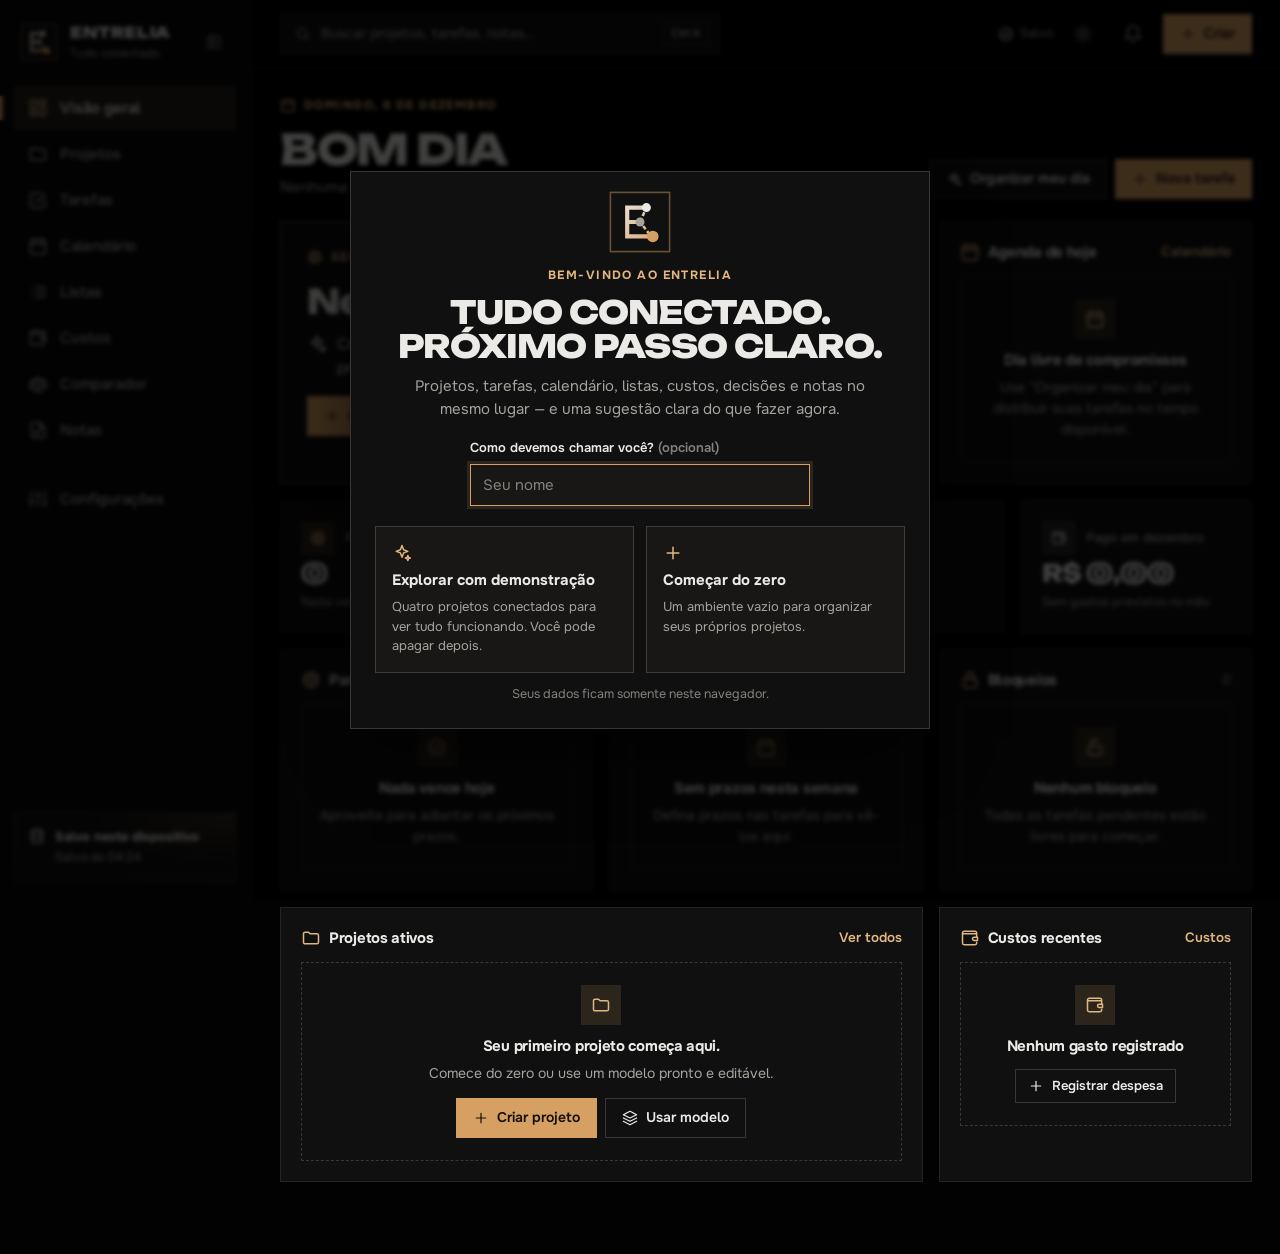
==== app.html @ 2b251268 "Adiciona página de entrada e visual inspirado no Sonora Nova página de apresentação (index.html) com" ====
<!doctype html>
<html lang="pt-BR" data-theme="dark">
<head>
  <meta charset="utf-8">
  <meta name="viewport" content="width=device-width, initial-scale=1, viewport-fit=cover">
  <title>ENTRELIA — Tudo conectado. Próximo passo claro.</title>
  <meta name="description" content="ENTRELIA: central inteligente de organização pessoal e de projetos. Tarefas, calendário, listas, custos, comparador e notas conectados.">
  <meta name="theme-color" content="#020202">
  <link rel="icon" href="assets/logo.svg" type="image/svg+xml">
  <link rel="preconnect" href="https://fonts.googleapis.com">
  <link rel="preconnect" href="https://fonts.gstatic.com" crossorigin>
  <link href="https://fonts.googleapis.com/css2?family=Onest:wght@400;500;600;700&family=Unbounded:wght@600;700;800&display=swap" rel="stylesheet">
  <link rel="stylesheet" href="css/styles.css">
  <script>
    // Aplica o tema salvo antes da primeira pintura (evita piscar).
    (function () {
      var pref = 'escuro';
      try { pref = localStorage.getItem('entrelia-theme') || 'escuro'; } catch (e) {}
      var dark = pref === 'sistema' ? !window.matchMedia('(prefers-color-scheme: light)').matches : pref !== 'claro';
      document.documentElement.setAttribute('data-theme', dark ? 'dark' : 'light');
    })();
  </script>
</head>
<body>
  <a class="skip-link" href="#main">Pular para o conteúdo</a>

  <div class="app" id="app">
    <aside class="sidebar" id="sidebar" aria-label="Menu principal"></aside>
    <div class="main-col">
      <header class="topbar" id="topbar"></header>
      <main id="main" tabindex="-1">
        <div class="boot" role="status">
          <div class="boot-dot"></div>
          <span>Carregando seus dados…</span>
        </div>
      </main>
    </div>
    <nav class="bottom-nav" id="bottom-nav" aria-label="Navegação principal"></nav>
  </div>

  <div id="modal-root"></div>
  <div id="toast-root" class="toasts" aria-live="polite"></div>

  <noscript><p style="padding:24px">O ENTRELIA precisa de JavaScript ativado para funcionar.</p></noscript>

  <script src="js/util.js"></script>
  <script src="js/ui.js"></script>
  <script src="js/db.js"></script>
  <script src="js/logic.js"></script>
  <script src="js/demo.js"></script>
  <script src="js/components.js"></script>
  <script src="js/views/overview.js"></script>
  <script src="js/views/projects.js"></script>
  <script src="js/views/tasks.js"></script>
  <script src="js/views/calendar.js"></script>
  <script src="js/views/lists.js"></script>
  <script src="js/views/costs.js"></script>
  <script src="js/views/compare.js"></script>
  <script src="js/views/notes.js"></script>
  <script src="js/views/settings.js"></script>
  <script src="js/app.js"></script>
</body>
</html>
---- css/styles.css ----
/* =========================================================
   ENTRELIA — Tudo conectado. Próximo passo claro.
   ========================================================= */

:root {
  --font: 'Onest', system-ui, -apple-system, 'Segoe UI', Roboto, 'Helvetica Neue', Arial, sans-serif;
  --font-display: 'Unbounded', 'Arial Black', sans-serif;
  --r-sm: 0;
  --r: 0;
  --r-lg: 0;
  --r-xl: 0;
  --sidebar-w: 252px;
  --sidebar-w-c: 80px;
  --topbar-h: 68px;
  --ease: cubic-bezier(.23, 1, .32, 1);
  --hh: 56px; /* altura de uma hora na linha do tempo */
}

html[data-theme="dark"] {
  --bg: #020202;
  --sidebar: #08080A;
  --card: #101011;
  --elev: #181715;
  --elev-2: #23211E;
  --brand: #D6A062;
  --brand-ink: #E2B67F;
  --brand-soft: rgba(214, 160, 98, .14);
  --on-brand: #140D08;
  --accent: #EBEAE6;
  --accent-ink: #EBEAE6;
  --accent-soft: rgba(235, 234, 230, .1);
  --on-accent: #17140F;
  --text: #EBEAE6;
  --text-2: #A6A39D;
  --text-3: #85827C;
  --warn: #F2C94C;
  --warn-ink: #F2C94C;
  --warn-soft: rgba(242, 201, 76, .13);
  --danger: #F2907F;
  --danger-ink: #F2907F;
  --danger-soft: rgba(242, 144, 127, .14);
  --border: rgba(235, 234, 230, .09);
  --border-2: rgba(235, 234, 230, .18);
  --shadow-sm: none;
  --shadow: 0 18px 40px -18px rgba(0, 0, 0, .8);
  --shadow-lg: 0 30px 70px -20px rgba(0, 0, 0, .9);
  --backdrop: rgba(0, 0, 0, .72);
  --hero: radial-gradient(120% 140% at 100% 0%, rgba(214, 160, 98, .16), transparent 55%);
  color-scheme: dark;
}

html[data-theme="light"] {
  --bg: #EBEAE6;
  --sidebar: #E2E0DA;
  --card: #F5F4F1;
  --elev: #E4E2DC;
  --elev-2: #D8D5CD;
  --brand: #D6A062;
  --brand-ink: #8A5521;
  --brand-soft: rgba(214, 160, 98, .2);
  --on-brand: #140D08;
  --accent: #17140F;
  --accent-ink: #17140F;
  --accent-soft: rgba(23, 20, 15, .08);
  --on-accent: #EBEAE6;
  --text: #17140F;
  --text-2: #5A5650;
  --text-3: #6E6A63;
  --warn: #E0A91B;
  --warn-ink: #855D00;
  --warn-soft: rgba(224, 169, 27, .2);
  --danger: #E0705E;
  --danger-ink: #A8321F;
  --danger-soft: rgba(224, 112, 94, .2);
  --border: rgba(23, 20, 15, .1);
  --border-2: rgba(23, 20, 15, .2);
  --shadow-sm: none;
  --shadow: 0 16px 32px -18px rgba(23, 20, 15, .3);
  --shadow-lg: 0 28px 60px -20px rgba(23, 20, 15, .35);
  --backdrop: rgba(23, 20, 15, .4);
  --hero: radial-gradient(120% 140% at 100% 0%, rgba(214, 160, 98, .24), transparent 55%);
  color-scheme: light;
}

/* ---------- Base ---------- */
*, *::before, *::after { box-sizing: border-box; }
html { -webkit-text-size-adjust: 100%; }
body {
  margin: 0;
  font-family: var(--font);
  font-size: 15px;
  line-height: 1.5;
  color: var(--text);
  background: var(--bg);
  -webkit-font-smoothing: antialiased;
  -moz-osx-font-smoothing: grayscale;
  font-feature-settings: "cv11", "ss01";
  transition: background-color 200ms ease;
}
body.no-scroll { overflow: hidden; }
h1, h2, h3, h4 { margin: 0; line-height: 1.2; letter-spacing: -.02em; }
p { margin: 0; }
ul { margin: 0; padding: 0; }
button, input, select, textarea { font: inherit; color: inherit; }
button { cursor: pointer; background: none; border: 0; padding: 0; text-align: inherit; }
button:disabled { cursor: not-allowed; }
a { color: var(--brand-ink); text-decoration: none; }
a:hover { text-decoration: underline; }
:focus-visible { outline: 2px solid var(--brand); outline-offset: 2px; border-radius: 0; }
::selection { background: rgba(214, 160, 98, .35); }
fieldset { border: 0; margin: 0; padding: 0; min-width: 0; }
legend { padding: 0; }
mark { background: transparent; color: var(--brand-ink); font-weight: 700; }

.sr-only { position: absolute !important; width: 1px; height: 1px; padding: 0; margin: -1px; overflow: hidden; clip: rect(0, 0, 0, 0); white-space: nowrap; border: 0; }
.skip-link { position: fixed; left: 12px; top: -80px; z-index: 300; background: var(--brand); color: var(--on-brand); padding: 10px 16px; border-radius: 0; font-weight: 700; }
.skip-link:focus { top: 12px; }

.ic { width: 20px; height: 20px; flex: none; }
.ic-xs { width: 14px; height: 14px; }
.ic-sm { width: 16px; height: 16px; }
.ic-lg { width: 24px; height: 24px; }

/* ---------- Boot ---------- */
.boot { display: flex; align-items: center; gap: 12px; color: var(--text-2); padding: 40px 0; }
.boot-dot { width: 12px; height: 12px; border-radius: 50%; background: var(--brand); animation: pulse 1s ease-in-out infinite alternate; }
@keyframes pulse { from { opacity: .3; transform: scale(.8); } to { opacity: 1; transform: scale(1); } }

/* ---------- Layout ---------- */
.app {
  display: grid;
  grid-template-columns: var(--sidebar-w) minmax(0, 1fr);
  min-height: 100vh;
  min-height: 100dvh;
  transition: grid-template-columns 200ms var(--ease);
}
.app.is-collapsed { grid-template-columns: var(--sidebar-w-c) minmax(0, 1fr); }

.sidebar {
  position: sticky;
  top: 0;
  height: 100vh;
  height: 100dvh;
  background: var(--sidebar);
  border-right: 1px solid var(--border);
  display: flex;
  flex-direction: column;
  padding: 18px 14px;
  gap: 4px;
  overflow: hidden auto;
  z-index: 20;
}
.brand { display: flex; align-items: center; gap: 12px; padding: 4px 6px 20px; min-height: 62px; }
.brand-logo { flex: none; display: block; }
.brand-text { display: flex; flex-direction: column; min-width: 0; transition: opacity 150ms ease; white-space: nowrap; }
.brand-name { font-family: var(--font-display); font-weight: 800; letter-spacing: .04em; font-size: 15px; text-transform: uppercase; }
.brand-tag { font-size: 11.5px; color: var(--text-2); }
.collapse-btn { margin-left: auto; }
.is-collapsed .brand { flex-direction: column; gap: 10px; padding-bottom: 14px; }
.is-collapsed .collapse-btn { margin-left: 0; }
.is-collapsed .collapse-btn .ic { transform: rotate(180deg); }
.collapse-btn .ic { transition: transform 200ms var(--ease); }

.nav { display: flex; flex-direction: column; gap: 2px; }
.nav-item {
  position: relative;
  display: flex;
  align-items: center;
  gap: 12px;
  height: 44px;
  padding: 0 14px;
  border-radius: 0;
  color: var(--text-2);
  font-weight: 500;
  white-space: nowrap;
  transition: background-color 150ms ease, color 150ms ease;
}
.nav-item:hover { background: var(--elev); color: var(--text); text-decoration: none; }
.nav-item.is-active { background: var(--brand-soft); color: var(--text); font-weight: 600; }
.nav-item.is-active .ic { color: var(--brand-ink); }
.nav-item.is-active::before { content: ""; position: absolute; left: -14px; top: 10px; bottom: 10px; width: 3px; border-radius: 0; background: var(--brand); }
.nav-label { transition: opacity 150ms ease; }
.nav-count { margin-left: auto; min-width: 22px; height: 20px; padding: 0 6px; border-radius: 0; display: grid; place-items: center; font-size: 11.5px; font-weight: 700; background: var(--elev); color: var(--text-2); transition: opacity 150ms ease; }
.nav-count.is-danger { background: var(--danger-soft); color: var(--danger-ink); }
.is-collapsed .nav-label, .is-collapsed .brand-text, .is-collapsed .nav-count, .is-collapsed .side-foot-text { opacity: 0; pointer-events: none; width: 0; overflow: hidden; }
.is-collapsed .nav-item { padding: 0; justify-content: center; gap: 0; }
.nav-sep { height: 1px; background: var(--border); margin: 10px 8px; }

.side-foot { margin-top: auto; padding-top: 16px; }
.side-card { border-radius: 0; padding: 14px; background: var(--hero), var(--card); border: 1px solid var(--border); font-size: 12.5px; color: var(--text-2); display: flex; gap: 10px; align-items: flex-start; }
.side-card .ic { color: var(--accent-ink); margin-top: 1px; }
.side-card strong { display: block; color: var(--text); font-size: 13px; margin-bottom: 2px; }
.is-collapsed .side-card { padding: 10px; justify-content: center; }

.main-col { min-width: 0; display: flex; flex-direction: column; }
.topbar {
  position: sticky;
  top: 0;
  z-index: 30;
  height: var(--topbar-h);
  display: flex;
  align-items: center;
  gap: 10px;
  padding: 0 28px;
  background: color-mix(in srgb, var(--bg) 84%, transparent);
  -webkit-backdrop-filter: blur(14px);
  backdrop-filter: blur(14px);
  border-bottom: 1px solid var(--border);
}
.brand-mini { display: none; align-items: center; gap: 10px; font-family: var(--font-display); font-weight: 800; letter-spacing: .04em; text-transform: uppercase; font-size: 14px; color: var(--text); }
.brand-mini:hover { text-decoration: none; }
.search-trigger {
  display: flex;
  align-items: center;
  gap: 10px;
  height: 42px;
  width: min(440px, 100%);
  padding: 0 10px 0 14px;
  border-radius: var(--r);
  background: var(--card);
  border: 1px solid var(--border);
  color: var(--text-2);
  font-size: 14px;
  transition: border-color 150ms ease, background-color 150ms ease;
}
.search-trigger:hover { border-color: var(--border-2); }
.kbd { margin-left: auto; font-size: 11.5px; font-weight: 600; padding: 2px 7px; border-radius: 0; border: 1px solid var(--border-2); color: var(--text-2); font-family: inherit; white-space: nowrap; }
.topbar-spacer { flex: 1; }
.save-ind { display: inline-flex; align-items: center; gap: 6px; font-size: 12.5px; color: var(--text-2); white-space: nowrap; }
.save-ind .ic { color: var(--accent-ink); }
.save-ind.is-saving .ic { color: var(--warn-ink); animation: spin 1s linear infinite; }
.save-ind.is-error { color: var(--danger-ink); }
.save-ind.is-error .ic { color: var(--danger-ink); }
@keyframes spin { to { transform: rotate(360deg); } }
.bell { position: relative; }
.bell-count { position: absolute; top: 4px; right: 3px; min-width: 18px; height: 18px; padding: 0 5px; border-radius: 0; background: var(--danger); color: #3B0712; font-size: 11px; font-weight: 800; display: grid; place-items: center; border: 2px solid var(--bg); }

main { padding: 28px 28px 72px; max-width: 1380px; width: 100%; margin: 0 auto; outline: none; }
.view-enter { animation: panelIn 220ms var(--ease) both; }
.anim-in { animation: panelIn 220ms var(--ease) both; }
@keyframes panelIn { from { opacity: 0; transform: translateY(8px); } to { opacity: 1; transform: none; } }
@keyframes fadeIn { from { opacity: 0; } to { opacity: 1; } }
@keyframes fadeOut { from { opacity: 1; } to { opacity: 0; } }

/* ---------- Typography helpers ---------- */
.page-head { display: flex; align-items: flex-end; justify-content: space-between; gap: 16px; flex-wrap: wrap; margin-bottom: 22px; }
.page-title { font-family: var(--font-display); font-size: clamp(30px, 2.2vw + 14px, 46px); font-weight: 800; line-height: 1.02; letter-spacing: -.035em; text-transform: uppercase; overflow-wrap: anywhere; }
.page-sub { color: var(--text-2); margin-top: 6px; }
.section-title { font-family: var(--font-display); font-size: 17px; font-weight: 700; letter-spacing: -.01em; text-transform: uppercase; display: flex; align-items: center; gap: 10px; }
.section-head { display: flex; align-items: center; justify-content: space-between; gap: 12px; margin: 30px 0 14px; flex-wrap: wrap; }
.eyebrow { font-size: 12px; font-weight: 700; letter-spacing: .12em; text-transform: uppercase; color: var(--brand-ink); display: inline-flex; gap: 8px; align-items: center; }
.muted { color: var(--text-2); }
.faint { color: var(--text-3); }
.small { font-size: 13.5px; }
.xs { font-size: 12.5px; }
.strong { font-weight: 700; }
.num { font-variant-numeric: tabular-nums; }
.t-danger { color: var(--danger-ink); }
.t-warn { color: var(--warn-ink); }
.t-accent { color: var(--accent-ink); }
.t-brand { color: var(--brand-ink); }
.ellipsis { overflow: hidden; text-overflow: ellipsis; white-space: nowrap; min-width: 0; }
.clamp-2 { display: -webkit-box; -webkit-line-clamp: 2; -webkit-box-orient: vertical; overflow: hidden; }
.back-link { display: inline-flex; align-items: center; gap: 6px; color: var(--text-2); font-size: 14px; font-weight: 600; margin-bottom: 14px; }
.back-link:hover { color: var(--text); text-decoration: none; }
.link-btn { color: var(--brand-ink); font-weight: 600; font-size: 13.5px; display: inline-flex; align-items: center; gap: 6px; border-radius: 0; }
.link-btn:hover { text-decoration: underline; }

/* ---------- Grid & flex ---------- */
.grid { display: grid; gap: 16px; }
.g-2 { grid-template-columns: repeat(2, minmax(0, 1fr)); }
.g-3 { grid-template-columns: repeat(3, minmax(0, 1fr)); }
.g-4 { grid-template-columns: repeat(4, minmax(0, 1fr)); }
.g-auto { grid-template-columns: repeat(auto-fill, minmax(290px, 1fr)); }
.span-2 { grid-column: span 2; }
.stack { display: flex; flex-direction: column; gap: var(--gap, 12px); }
.row { display: flex; align-items: center; gap: var(--gap, 10px); min-width: 0; }
.wrap { flex-wrap: wrap; }
.between { justify-content: space-between; }
.end { justify-content: flex-end; }
.grow { flex: 1; min-width: 0; }
.mt-0 { margin-top: 0 !important; }
.mt-8 { margin-top: 8px; }
.mt-16 { margin-top: 16px; }
.mt-24 { margin-top: 24px; }
.mb-16 { margin-bottom: 16px; }
.actions { display: flex; gap: 8px; flex-wrap: wrap; align-items: center; }
.toolbar { display: flex; gap: 10px; flex-wrap: wrap; align-items: center; margin-bottom: 18px; }
.toolbar .select, .toolbar .input { width: auto; min-width: 150px; }
.toolbar .input-icon { flex: 1 1 240px; max-width: 360px; }
.toolbar .input-icon .input { width: 100%; }
.toolbar-count { margin-left: auto; font-size: 13px; color: var(--text-2); }

@media (max-width: 1180px) {
  .g-4 { grid-template-columns: repeat(2, minmax(0, 1fr)); }
  .g-3 { grid-template-columns: repeat(2, minmax(0, 1fr)); }
}
@media (max-width: 760px) {
  .g-2, .g-3 { grid-template-columns: minmax(0, 1fr); }
  .span-2 { grid-column: auto; }
}

/* ---------- Buttons ---------- */
.btn {
  display: inline-flex;
  align-items: center;
  justify-content: center;
  gap: 8px;
  height: 40px;
  padding: 0 16px;
  border-radius: 0;
  font-weight: 600;
  font-size: 14px;
  border: 1px solid var(--border-2);
  background: var(--card);
  color: var(--text);
  white-space: nowrap;
  transition: background-color 150ms ease, border-color 150ms ease, color 150ms ease, box-shadow 150ms ease, transform 150ms ease;
  text-decoration: none !important;
  user-select: none;
}
.btn:hover { background: var(--elev); }
.btn:active:not(:disabled) { transform: translateY(1px); }
.btn-primary { background: var(--brand); border-color: transparent; color: var(--on-brand); }
.btn-primary:hover { background: color-mix(in srgb, var(--brand) 86%, #ffffff); }
.btn-accent { background: var(--accent); border-color: transparent; color: var(--on-accent); }
.btn-accent:hover { background: color-mix(in srgb, var(--accent) 86%, #ffffff); }
.btn-ghost { background: transparent; border-color: transparent; color: var(--text-2); }
.btn-ghost:hover { background: var(--elev); color: var(--text); }
.btn-danger { background: transparent; border-color: color-mix(in srgb, var(--danger) 50%, transparent); color: var(--danger-ink); }
.btn-danger:hover { background: var(--danger-soft); }
.btn-danger-solid { background: var(--danger); border-color: transparent; color: #3B0712; }
.btn-danger-solid:hover { background: color-mix(in srgb, var(--danger) 86%, #ffffff); }
.btn-sm { height: 34px; padding: 0 12px; font-size: 13px; border-radius: 0; }
.btn-icon { width: 40px; padding: 0; }
.btn-icon.btn-sm { width: 34px; }
.btn:disabled { opacity: .5; }
.btn.is-on { background: var(--brand-soft); border-color: color-mix(in srgb, var(--brand) 40%, transparent); color: var(--text); }
@media (pointer: coarse) {
  .btn { min-height: 44px; }
  .btn-sm { min-height: 40px; }
  .btn-icon.btn-sm { width: 40px; }
}

/* ---------- Cards ---------- */
.card { background: var(--card); border: 1px solid var(--border); border-radius: var(--r-lg); padding: 20px; box-shadow: var(--shadow-sm); min-width: 0; }
.card.pad-0 { padding: 0; }
.card.interactive { transition: transform 180ms var(--ease), box-shadow 180ms ease, border-color 150ms ease; }
.card.interactive:hover { transform: translateY(-2px); box-shadow: var(--shadow); border-color: var(--border-2); }
.card-head { display: flex; align-items: center; justify-content: space-between; gap: 12px; margin-bottom: 14px; }
.card-title { font-size: 15px; font-weight: 700; display: flex; align-items: center; gap: 8px; }
.card-title .ic { color: var(--brand-ink); }
.card-sub { font-size: 13px; color: var(--text-2); }

/* ---------- Stats ---------- */
.stat { display: flex; flex-direction: column; gap: 6px; }
.stat-label { font-size: 13px; color: var(--text-2); display: flex; align-items: center; gap: 10px; font-weight: 500; }
.stat-value { font-family: var(--font-display); font-size: clamp(22px, 1.9vw, 30px); white-space: nowrap; font-weight: 800; line-height: 1.05; letter-spacing: -.04em; font-variant-numeric: tabular-nums; }
.stat-foot { font-size: 12.5px; color: var(--text-2); }
.stat-icon { width: 34px; height: 34px; border-radius: 0; display: grid; place-items: center; background: var(--brand-soft); color: var(--brand-ink); flex: none; }
.stat-icon.tone-accent { background: var(--accent-soft); color: var(--accent-ink); }
.stat-icon.tone-warn { background: var(--warn-soft); color: var(--warn-ink); }
.stat-icon.tone-danger { background: var(--danger-soft); color: var(--danger-ink); }
@media (max-width: 520px) { .stat-value { font-size: 21px; } .card { padding: 16px; } }

/* ---------- Forms ---------- */
.input, .select, .textarea {
  width: 100%;
  height: 42px;
  padding: 0 12px;
  border-radius: 0;
  background: var(--elev);
  border: 1px solid var(--border);
  color: var(--text);
  transition: border-color 150ms ease, box-shadow 150ms ease, background-color 150ms ease;
}
.textarea { height: auto; min-height: 92px; padding: 10px 12px; resize: vertical; line-height: 1.55; }
.input:hover, .select:hover, .textarea:hover { border-color: var(--border-2); }
.input:focus, .select:focus, .textarea:focus { outline: none; border-color: var(--brand); box-shadow: 0 0 0 3px var(--brand-soft); }
.input::placeholder, .textarea::placeholder { color: var(--text-3); }
.select {
  appearance: none;
  -webkit-appearance: none;
  padding-right: 34px;
  background-image: url("data:image/svg+xml,%3Csvg xmlns='http://www.w3.org/2000/svg' viewBox='0 0 24 24' fill='none' stroke='%238290A8' stroke-width='2' stroke-linecap='round' stroke-linejoin='round'%3E%3Cpath d='m6 9 6 6 6-6'/%3E%3C/svg%3E");
  background-repeat: no-repeat;
  background-position: right 10px center;
  background-size: 16px;
  text-overflow: ellipsis;
}
.input-sm { height: 34px; border-radius: 0; font-size: 13.5px; }
.input-num { width: 90px; }
.field { display: flex; flex-direction: column; gap: 6px; min-width: 0; }
.label { font-size: 13px; font-weight: 600; color: var(--text); }
.req { color: var(--danger-ink); }
.hint { font-size: 12.5px; color: var(--text-2); }
.error { font-size: 12.5px; color: var(--danger-ink); display: flex; gap: 6px; align-items: center; font-weight: 500; }
.error[hidden] { display: none; }
.field.has-error .input, .field.has-error .select, .field.has-error .textarea { border-color: var(--danger); }
.form-grid { display: grid; grid-template-columns: repeat(2, minmax(0, 1fr)); gap: 14px; }
.col-span-2 { grid-column: 1 / -1; }
@media (max-width: 560px) { .form-grid { grid-template-columns: minmax(0, 1fr); } }
.input-icon { position: relative; display: flex; align-items: center; }
.input-icon > .ic { position: absolute; left: 12px; color: var(--text-3); pointer-events: none; }
.input-icon > .input { padding-left: 40px; }
input[type="range"] { accent-color: var(--brand); width: 100%; height: 28px; }
input[type="checkbox"], input[type="radio"] { accent-color: var(--brand); width: 18px; height: 18px; margin: 0; flex: none; }
.fieldset-title { font-size: 13px; font-weight: 700; margin-bottom: 8px; display: flex; align-items: center; justify-content: space-between; gap: 8px; }
.check-list { display: flex; flex-direction: column; gap: 2px; max-height: 220px; overflow: auto; padding: 6px; border-radius: 0; background: var(--elev); border: 1px solid var(--border); }
.check-line { display: flex; align-items: center; gap: 10px; padding: 8px; border-radius: 0; font-size: 14px; cursor: pointer; }
.check-line:hover { background: var(--card); }
.check-line.is-disabled { opacity: .55; cursor: not-allowed; }
.check-line .faint { margin-left: auto; font-size: 12px; white-space: nowrap; }
.color-pick { display: flex; gap: 8px; flex-wrap: wrap; }
.color-pick label { position: relative; }
.color-pick input { position: absolute; opacity: 0; inset: 0; width: 100%; height: 100%; cursor: pointer; }
.color-pick span { display: block; width: 32px; height: 32px; border-radius: 0; background: var(--c); border: 2px solid transparent; box-shadow: inset 0 0 0 2px var(--card); transition: border-color 150ms ease; }
.color-pick input:checked + span { border-color: var(--text); }
.color-pick input:focus-visible + span { outline: 2px solid var(--brand); outline-offset: 2px; }

/* Segmented */
.seg { display: inline-flex; padding: 4px; gap: 2px; border-radius: 0; background: var(--elev); border: 1px solid var(--border); flex-wrap: wrap; }
.seg button, .seg label { height: 32px; padding: 0 12px; border-radius: 0; font-size: 13px; font-weight: 600; color: var(--text-2); display: inline-flex; align-items: center; gap: 6px; transition: background-color 150ms ease, color 150ms ease; cursor: pointer; position: relative; }
.seg button:hover, .seg label:hover { color: var(--text); }
.seg button[aria-pressed="true"], .seg label:has(input:checked) { background: var(--card); color: var(--text); box-shadow: var(--shadow-sm); }
html[data-theme="dark"] .seg button[aria-pressed="true"], html[data-theme="dark"] .seg label:has(input:checked) { background: var(--elev-2); }
.seg label input { position: absolute; opacity: 0; inset: 0; width: 100%; height: 100%; cursor: pointer; }
.seg label:has(input:focus-visible) { outline: 2px solid var(--brand); outline-offset: 1px; }

/* Switch */
.switch { display: inline-flex; align-items: center; gap: 10px; cursor: pointer; font-size: 14px; }
.switch input { appearance: none; -webkit-appearance: none; width: 40px; height: 24px; border-radius: 0; background: var(--elev-2); position: relative; transition: background-color 150ms ease; cursor: pointer; border: 1px solid var(--border-2); }
.switch input::after { content: ""; position: absolute; top: 2px; left: 2px; width: 18px; height: 18px; border-radius: 50%; background: var(--text-2); transition: transform 150ms var(--ease), background-color 150ms ease; }
.switch input:checked { background: var(--brand); }
.switch input:checked::after { transform: translateX(16px); background: #fff; }

/* ---------- Badges ---------- */
.badge { display: inline-flex; align-items: center; gap: 5px; height: 24px; padding: 0 9px; border-radius: 0; font-size: 12px; font-weight: 600; white-space: nowrap; background: var(--elev); color: var(--text-2); max-width: 100%; }
.badge .ic { width: 13px; height: 13px; }
.badge > span { overflow: hidden; text-overflow: ellipsis; }
.b-brand { background: var(--brand-soft); color: var(--brand-ink); }
.b-accent { background: var(--accent-soft); color: var(--accent-ink); }
.b-warn { background: var(--warn-soft); color: var(--warn-ink); }
.b-danger { background: var(--danger-soft); color: var(--danger-ink); }
.b-outline { background: transparent; border: 1px solid var(--border-2); }
.dot { width: 10px; height: 10px; border-radius: 50%; flex: none; background: var(--c, var(--brand)); display: inline-block; }
.chip-project { display: inline-flex; align-items: center; gap: 6px; font-size: 12.5px; color: var(--text-2); max-width: 220px; min-width: 0; }
.chip-project > span:last-child { overflow: hidden; text-overflow: ellipsis; white-space: nowrap; }
.meta-i { display: inline-flex; align-items: center; gap: 4px; white-space: nowrap; }
.tag { display: inline-flex; align-items: center; gap: 4px; height: 24px; padding: 0 8px 0 9px; border-radius: 0; background: var(--accent-soft); color: var(--accent-ink); font-size: 12px; font-weight: 600; }
.tag button { display: grid; place-items: center; width: 18px; height: 18px; border-radius: 0; }
.tag button:hover { background: rgba(0, 0, 0, .12); }

/* ---------- Progress ---------- */
.progress { height: 8px; border-radius: 0; background: var(--elev); overflow: hidden; }
.progress > span { display: block; height: 100%; border-radius: inherit; background: var(--brand); width: var(--w); transition: width 450ms var(--ease); }
.progress.is-warn > span { background: var(--warn); }
.progress.is-danger > span { background: var(--danger); }
.progress.thick { height: 12px; }
.progress-meta { display: flex; justify-content: space-between; gap: 10px; font-size: 12.5px; color: var(--text-2); margin-top: 8px; }
.ring { --p: 0; width: 84px; height: 84px; border-radius: 50%; display: grid; place-items: center; background: conic-gradient(var(--brand) calc(var(--p) * 1%), var(--elev) 0); transition: --p 450ms var(--ease); flex: none; }
.ring > span { width: 66px; height: 66px; border-radius: 50%; background: var(--card); display: grid; place-items: center; font-family: var(--font-display); font-weight: 800; font-size: 17px; }

/* ---------- Check button ---------- */
.check { position: relative; width: 24px; height: 24px; border-radius: 50%; border: 2px solid var(--border-2); display: grid; place-items: center; flex: none; color: transparent; transition: background-color 150ms ease, border-color 150ms ease, color 150ms ease; }
.check::after { content: ""; position: absolute; inset: -9px; }
.check:hover { border-color: var(--accent); color: color-mix(in srgb, var(--accent) 60%, transparent); }
.check .ic { width: 14px; height: 14px; stroke-width: 3; }
.check.is-done { background: var(--accent); border-color: var(--accent); color: var(--on-accent); animation: pop 280ms var(--ease); }
.check.square { border-radius: 0; }
@keyframes pop { 0% { transform: scale(.7); } 60% { transform: scale(1.14); } 100% { transform: scale(1); } }
@media (pointer: coarse) { .check { width: 28px; height: 28px; } }

/* ---------- Tasks ---------- */
.task-list { display: flex; flex-direction: column; gap: 8px; }
.task-row {
  position: relative;
  display: flex;
  align-items: center;
  gap: 12px;
  padding: 10px 12px;
  border-radius: 0;
  background: var(--card);
  border: 1px solid var(--border);
  transition: border-color 150ms ease, background-color 150ms ease, opacity 200ms ease, box-shadow 150ms ease;
  min-width: 0;
}
.task-row:hover { border-color: var(--border-2); }
.task-row.is-overdue { box-shadow: inset 3px 0 0 var(--danger); }
.task-row.is-blocked { box-shadow: inset 3px 0 0 var(--warn); }
.task-row.flat { background: var(--elev); border-color: transparent; }
.task-row.flat:hover { border-color: var(--border-2); }
.task-main { flex: 1; min-width: 0; text-align: left; display: flex; flex-direction: column; gap: 5px; padding: 2px 0; border-radius: 0; }
.task-title { font-weight: 600; overflow: hidden; text-overflow: ellipsis; white-space: nowrap; }
.task-row.is-done .task-title { text-decoration: line-through; color: var(--text-3); }
.task-row.is-done { opacity: .78; }
.task-meta { display: flex; flex-wrap: wrap; gap: 6px 10px; align-items: center; font-size: 12.5px; color: var(--text-2); }
.task-meta:empty { display: none; }
.task-tools { display: flex; gap: 2px; align-items: center; }
.drag-handle { cursor: grab; color: var(--text-3); display: grid; place-items: center; width: 18px; }
[draggable="true"] { -webkit-user-drag: element; }
.dragging { opacity: .4; }
.drop-before { box-shadow: 0 -3px 0 0 var(--brand) !important; }
.drop-after { box-shadow: 0 3px 0 0 var(--brand) !important; }
.drop-into { outline: 2px dashed var(--brand); outline-offset: -4px; }
@media (hover: hover) and (pointer: fine) {
  .task-row .task-tools .btn-reveal { opacity: 0; transition: opacity 150ms ease; }
  .task-row:hover .task-tools .btn-reveal, .task-row:focus-within .task-tools .btn-reveal { opacity: 1; }
}
.group-title { font-size: 13px; font-weight: 700; color: var(--text-2); text-transform: uppercase; letter-spacing: .08em; margin: 22px 0 10px; display: flex; align-items: center; gap: 10px; }
.quick-add { display: flex; gap: 8px; align-items: center; padding: 8px; border-radius: 0; background: var(--card); border: 1px solid var(--border); margin-bottom: 16px; flex-wrap: wrap; }
.quick-add .input { flex: 1 1 260px; background: transparent; border-color: transparent; }
.quick-add .input:focus { background: var(--elev); }
.quick-add .select, .quick-add .input[type="date"] { width: auto; flex: 0 1 auto; min-width: 0; }
@media (max-width: 640px) { .quick-add .select, .quick-add .input[type="date"] { flex: 1 1 40%; } }

/* Board */
.board-wrap { overflow-x: auto; margin: 0 -4px; padding: 0 4px 8px; }
.board { display: grid; grid-template-columns: repeat(3, minmax(270px, 1fr)); gap: 16px; align-items: start; }
.board-col { background: color-mix(in srgb, var(--card) 55%, transparent); border: 1px solid var(--border); border-radius: var(--r-lg); padding: 12px; min-height: 260px; display: flex; flex-direction: column; gap: 8px; transition: border-color 150ms ease; }
.board-col-head { display: flex; align-items: center; justify-content: space-between; padding: 4px 6px 8px; font-weight: 700; }
.board-col-head .dot { margin-right: 8px; }
.board-card { background: var(--card); border: 1px solid var(--border); border-radius: 0; padding: 12px; display: flex; flex-direction: column; gap: 10px; transition: border-color 150ms ease, transform 180ms var(--ease), box-shadow 180ms ease; }
.board-card:hover { border-color: var(--border-2); box-shadow: var(--shadow); }
.board-card[draggable="true"] { cursor: grab; }
.board-card .task-title { white-space: normal; }
.board-card.is-overdue { box-shadow: inset 3px 0 0 var(--danger); }
.board-card.is-blocked { box-shadow: inset 3px 0 0 var(--warn); }
.board-card.is-done .task-title { text-decoration: line-through; color: var(--text-3); }
.board-empty { font-size: 13px; color: var(--text-3); text-align: center; padding: 22px 8px; border: 1px dashed var(--border-2); border-radius: 0; }
@media (max-width: 900px) {
  .board { grid-template-columns: repeat(3, minmax(80vw, 1fr)); scroll-snap-type: x mandatory; }
  .board-col { scroll-snap-align: start; }
}

/* ---------- Hero / next step ---------- */
.hero { position: relative; overflow: hidden; background: var(--hero), var(--card); border: 1px solid color-mix(in srgb, var(--brand) 35%, var(--border)); border-radius: var(--r-xl); padding: 26px; box-shadow: var(--shadow); }
.hero::after { content: ""; position: absolute; right: -80px; top: -80px; width: 280px; height: 280px; background: radial-gradient(circle, rgba(214, 160, 98, .12), transparent 70%); pointer-events: none; }
.hero > * { position: relative; z-index: 1; }
.hero-title { font-family: var(--font-display); font-size: clamp(24px, 1.6vw + 14px, 34px); font-weight: 800; line-height: 1.08; margin: 12px 0 12px; letter-spacing: -.03em; overflow-wrap: anywhere; }
.hero-reason { color: var(--text); font-size: 15.5px; max-width: 64ch; display: flex; gap: 10px; align-items: flex-start; line-height: 1.55; }
.hero-reason .ic { color: var(--accent-ink); margin-top: 2px; }
.hero-meta { display: flex; flex-wrap: wrap; gap: 8px; margin: 14px 0 18px; }
.hero-later { margin-top: 18px; padding-top: 16px; border-top: 1px solid var(--border); display: flex; flex-wrap: wrap; gap: 8px 14px; align-items: center; font-size: 13.5px; color: var(--text-2); }
.hero-later button { color: var(--text); font-weight: 600; display: inline-flex; align-items: center; gap: 6px; border-radius: 0; max-width: 100%; }
.hero-later button span { overflow: hidden; text-overflow: ellipsis; white-space: nowrap; }
.hero-later button:hover { color: var(--brand-ink); }

.banner { display: flex; align-items: center; gap: 12px; padding: 12px 16px; border-radius: 0; background: var(--accent-soft); border: 1px solid color-mix(in srgb, var(--accent) 35%, transparent); margin-bottom: 20px; font-size: 14px; flex-wrap: wrap; }
.banner > .ic { color: var(--accent-ink); }
.banner .grow { min-width: 200px; }
.banner.warn { background: var(--warn-soft); border-color: color-mix(in srgb, var(--warn) 40%, transparent); }
.banner.warn > .ic { color: var(--warn-ink); }
.banner.danger { background: var(--danger-soft); border-color: color-mix(in srgb, var(--danger) 40%, transparent); }
.banner.danger > .ic { color: var(--danger-ink); }

/* ---------- Mini rows (overview cards) ---------- */
.mini-list { display: flex; flex-direction: column; }
.mini-row { display: flex; align-items: center; gap: 12px; padding: 10px 4px; border-bottom: 1px solid var(--border); min-width: 0; text-align: left; width: 100%; border-radius: 0; }
.mini-row:last-child { border-bottom: 0; }
button.mini-row:hover .mini-title, a.mini-row:hover .mini-title { color: var(--brand-ink); }
a.mini-row:hover { text-decoration: none; }
.mini-title { font-weight: 600; font-size: 14px; color: var(--text); overflow: hidden; text-overflow: ellipsis; white-space: nowrap; }
.mini-sub { font-size: 12.5px; color: var(--text-2); overflow: hidden; text-overflow: ellipsis; white-space: nowrap; }
.mini-sub.wrap { white-space: normal; overflow: visible; }
.mini-body { flex: 1; min-width: 0; display: flex; flex-direction: column; gap: 2px; }
.mini-icon { width: 32px; height: 32px; border-radius: 0; display: grid; place-items: center; background: var(--elev); color: var(--text-2); flex: none; }
.mini-icon.tone-warn { background: var(--warn-soft); color: var(--warn-ink); }
.mini-icon.tone-danger { background: var(--danger-soft); color: var(--danger-ink); }
.mini-icon.tone-brand { background: var(--brand-soft); color: var(--brand-ink); }
.mini-icon.tone-accent { background: var(--accent-soft); color: var(--accent-ink); }
.mini-amount { font-weight: 700; font-variant-numeric: tabular-nums; white-space: nowrap; }

/* ---------- Projects ---------- */
.proj-card { display: flex; flex-direction: column; gap: 14px; position: relative; overflow: hidden; padding-top: 22px; }
.proj-card::before { content: ""; position: absolute; inset: 0 0 auto 0; height: 4px; background: var(--c); }
.proj-name { font-size: 17px; font-weight: 700; color: var(--text); overflow-wrap: anywhere; }
.proj-name:hover { color: var(--brand-ink); text-decoration: none; }
.proj-name::after { content: ""; position: absolute; inset: 0; z-index: 0; }
.proj-card .menu-btn, .proj-card .btn, .proj-card a:not(.proj-name) { position: relative; z-index: 1; }
.proj-counts { display: flex; gap: 14px; flex-wrap: wrap; font-size: 12.5px; color: var(--text-2); }
.proj-head { display: flex; align-items: flex-start; gap: 12px; flex-wrap: wrap; }
.proj-swatch { width: 44px; height: 44px; border-radius: 0; background: color-mix(in srgb, var(--c) 22%, transparent); color: var(--c); display: grid; place-items: center; flex: none; border: 1px solid color-mix(in srgb, var(--c) 40%, transparent); }
.proj-rows .proj-row { display: grid; grid-template-columns: minmax(0, 2.2fr) minmax(130px, 1.2fr) 120px 140px 44px; gap: 16px; align-items: center; padding: 14px 18px; border-bottom: 1px solid var(--border); }
.proj-rows .proj-row:last-child { border-bottom: 0; }
.proj-rows .proj-row.head { font-size: 12px; font-weight: 700; color: var(--text-2); text-transform: uppercase; letter-spacing: .06em; padding-top: 12px; padding-bottom: 12px; }
@media (max-width: 860px) {
  .proj-rows .proj-row { grid-template-columns: minmax(0, 1fr) 44px; gap: 8px 12px; }
  .proj-rows .proj-row > .pr-progress, .proj-rows .proj-row > .pr-due, .proj-rows .proj-row > .pr-budget { grid-column: 1; }
  .proj-rows .proj-row > .pr-menu { grid-column: 2; grid-row: 1; }
  .proj-rows .proj-row.head { display: none; }
}

.missing-item { display: flex; gap: 10px; align-items: flex-start; padding: 8px 0; font-size: 14px; }
.missing-item .ic { color: var(--warn-ink); margin-top: 2px; }

/* ---------- Tables ---------- */
.table-wrap { overflow-x: auto; border: 1px solid var(--border); border-radius: var(--r-lg); background: var(--card); }
.table { width: 100%; border-collapse: collapse; font-size: 14px; }
.table th { text-align: left; font-size: 12px; font-weight: 700; letter-spacing: .05em; text-transform: uppercase; color: var(--text-2); padding: 12px 14px; border-bottom: 1px solid var(--border); white-space: nowrap; background: var(--card); }
.table td { padding: 11px 14px; border-bottom: 1px solid var(--border); vertical-align: middle; }
.table tbody tr:last-child td { border-bottom: 0; }
.table tfoot td { border-top: 1px solid var(--border-2); border-bottom: 0; font-weight: 700; }
.table tbody tr { transition: background-color 150ms ease; }
.table tbody tr:hover { background: color-mix(in srgb, var(--elev) 50%, transparent); }
.table .num, .table th.num { text-align: right; font-variant-numeric: tabular-nums; white-space: nowrap; }
.table .actions-cell { width: 1%; white-space: nowrap; text-align: right; }

/* Expense table responsive */
@media (max-width: 760px) {
  .exp-table thead { display: none; }
  .exp-table tbody tr { display: grid; grid-template-columns: minmax(0, 1fr) auto; gap: 4px 12px; padding: 12px 14px; border-bottom: 1px solid var(--border); }
  .exp-table tbody tr:last-child { border-bottom: 0; }
  .exp-table td { padding: 0; border: 0; }
  .exp-table .c-desc { grid-column: 1; grid-row: 1; font-weight: 600; }
  .exp-table .c-amount { grid-column: 2; grid-row: 1; }
  .exp-table .c-date, .exp-table .c-cat, .exp-table .c-proj { grid-column: 1; font-size: 12.5px; color: var(--text-2); display: inline; }
  .exp-table .c-meta-m { display: block !important; grid-column: 1; }
  .exp-table .c-date, .exp-table .c-cat, .exp-table .c-proj { display: none; }
  .exp-table .c-status { grid-column: 1; }
  .exp-table .c-actions { grid-column: 2; grid-row: 2 / span 2; align-self: end; }
  .exp-table tfoot tr { display: flex; justify-content: space-between; padding: 12px 14px; }
  .exp-table tfoot td { padding: 0; border: 0; }
  .exp-table tfoot td.hide-m { display: none; }
}
.c-meta-m { display: none !important; font-size: 12.5px; color: var(--text-2); }

/* Comparator table */
.cmp-wrap { overflow-x: auto; border: 1px solid var(--border); border-radius: var(--r-lg); background: var(--card); }
.cmp-table { border-collapse: separate; border-spacing: 0; width: 100%; font-size: 14px; }
.cmp-table th, .cmp-table td { padding: 10px 14px; border-bottom: 1px solid var(--border); min-width: 150px; text-align: left; vertical-align: middle; }
.cmp-table thead th { font-weight: 700; background: var(--card); }
.cmp-table th:first-child, .cmp-table td:first-child { position: sticky; left: 0; z-index: 1; background: var(--card); min-width: 170px; max-width: 220px; border-right: 1px solid var(--border); }
.cmp-table tr:last-child td, .cmp-table tr:last-child th { border-bottom: 0; }
.cmp-table tfoot td, .cmp-table tfoot th { background: color-mix(in srgb, var(--brand-soft) 60%, var(--card)); font-weight: 700; }
.cmp-table tfoot th:first-child { background: color-mix(in srgb, var(--brand-soft) 60%, var(--card)); }
.score-pick { display: inline-flex; gap: 3px; }
.score-pick button { width: 30px; height: 30px; border-radius: 0; font-size: 13px; font-weight: 700; color: var(--text-2); background: var(--elev); border: 1px solid transparent; transition: background-color 150ms ease, color 150ms ease, border-color 150ms ease; }
.score-pick button:hover { border-color: var(--border-2); color: var(--text); }
.score-pick button[aria-pressed="true"] { background: var(--brand); color: var(--on-brand); }
@media (pointer: coarse) { .score-pick button { width: 36px; height: 36px; } }
.rank-row { display: grid; grid-template-columns: 32px minmax(0, 1fr) auto; gap: 12px; align-items: center; padding: 10px 0; }
.rank-pos { width: 32px; height: 32px; border-radius: 0; display: grid; place-items: center; font-weight: 800; background: var(--elev); color: var(--text-2); }
.rank-row.is-first .rank-pos { background: var(--brand); color: var(--on-brand); }
.formula { font-size: 13.5px; color: var(--text-2); background: var(--elev); border-radius: 0; padding: 12px 14px; line-height: 1.6; }
.formula code { font-family: ui-monospace, SFMono-Regular, Consolas, monospace; font-size: 12.5px; color: var(--text); }
.crit-row { display: grid; grid-template-columns: minmax(0, 1.3fr) minmax(140px, 1fr) 42px; gap: 12px; align-items: center; padding: 8px 0; border-bottom: 1px solid var(--border); }
.crit-row:last-child { border-bottom: 0; }
.weight-val { font-weight: 800; color: var(--brand-ink); width: 28px; text-align: center; font-variant-numeric: tabular-nums; }
@media (max-width: 560px) { .crit-row { grid-template-columns: minmax(0, 1fr) 42px; } .crit-row .crit-weight { grid-column: 1 / -1; grid-row: 2; } }

/* ---------- Charts ---------- */
.hbars { display: flex; flex-direction: column; gap: 12px; }
.hbar { display: grid; grid-template-columns: minmax(84px, 140px) minmax(0, 1fr) auto; gap: 12px; align-items: center; font-size: 13px; }
.hbar-label { color: var(--text-2); overflow: hidden; text-overflow: ellipsis; white-space: nowrap; }
.hbar-track { height: 10px; border-radius: 0; background: var(--elev); overflow: hidden; position: relative; }
.hbar-fill { height: 100%; width: var(--w); background: var(--c, var(--brand)); border-radius: inherit; transition: width 420ms var(--ease); }
.hbar-mark { position: absolute; top: -3px; bottom: -3px; width: 2px; left: var(--m); background: var(--text); border-radius: 0; opacity: .7; transition: left 420ms var(--ease); }
.hbar-value { font-weight: 700; font-variant-numeric: tabular-nums; white-space: nowrap; font-size: 12.5px; }
.vbars { display: grid; grid-auto-flow: column; grid-auto-columns: minmax(0, 1fr); gap: 10px; height: 200px; align-items: stretch; }
.vbar { display: flex; flex-direction: column; align-items: center; gap: 6px; min-width: 0; }
.vbar-area { flex: 1; width: 100%; display: flex; align-items: flex-end; justify-content: center; border-bottom: 1px solid var(--border); }
.vbar-stack { width: 100%; max-width: 46px; height: var(--h); min-height: 2px; display: flex; flex-direction: column; border-radius: 0; overflow: hidden; transition: height 420ms var(--ease); }
.vbar-stack .seg-paid { background: var(--brand); flex: var(--p) 1 0; transition: flex-grow 420ms var(--ease); }
.vbar-stack .seg-plan { background: repeating-linear-gradient(135deg, var(--warn) 0 4px, color-mix(in srgb, var(--warn) 60%, transparent) 4px 8px); flex: var(--q) 1 0; transition: flex-grow 420ms var(--ease); order: -1; }
.vbar-label { font-size: 12px; color: var(--text-2); text-transform: capitalize; }
.vbar-value { font-size: 11.5px; font-weight: 700; font-variant-numeric: tabular-nums; white-space: nowrap; color: var(--text); }
.legend { display: flex; gap: 14px; flex-wrap: wrap; font-size: 12.5px; color: var(--text-2); }
.legend span { display: inline-flex; align-items: center; gap: 6px; }
.legend i { width: 10px; height: 10px; border-radius: 0; display: inline-block; background: var(--c); }
.legend i.striped { background: repeating-linear-gradient(135deg, var(--warn) 0 3px, color-mix(in srgb, var(--warn) 55%, transparent) 3px 6px); }
@media (max-width: 520px) { .vbar-value { font-size: 10px; } .vbars { gap: 6px; } }

/* ---------- Calendar ---------- */
.cal-toolbar { display: flex; align-items: center; gap: 10px; flex-wrap: wrap; margin-bottom: 16px; }
.cal-label { font-family: var(--font-display); font-size: 18px; font-weight: 700; text-transform: uppercase; margin: 0 6px; min-width: 0; }
.cal-month { display: grid; grid-template-columns: repeat(7, minmax(0, 1fr)); border: 1px solid var(--border); border-radius: var(--r-lg); overflow: hidden; background: var(--border); gap: 1px; }
.cal-wd { background: var(--card); padding: 10px; font-size: 12px; font-weight: 700; color: var(--text-2); text-transform: uppercase; letter-spacing: .06em; text-align: center; }
.cal-day { background: var(--card); min-height: 118px; padding: 6px; display: flex; flex-direction: column; gap: 3px; cursor: pointer; transition: background-color 150ms ease; min-width: 0; }
.cal-day:hover { background: color-mix(in srgb, var(--elev) 70%, var(--card)); }
.cal-day.is-out { background: color-mix(in srgb, var(--card) 55%, var(--bg)); }
.cal-day.is-out .cal-num { color: var(--text-3); }
.cal-num { font-size: 13px; font-weight: 700; width: 28px; height: 28px; display: grid; place-items: center; border-radius: 50%; flex: none; }
.cal-num:hover { background: var(--elev); }
.cal-day.is-today .cal-num { background: var(--brand); color: var(--on-brand); }
.cal-day-head { display: flex; align-items: center; justify-content: space-between; gap: 4px; }
.cal-day-head .ic { color: var(--danger-ink); width: 14px; height: 14px; margin-right: 4px; }
.cal-chip { display: flex; align-items: center; gap: 5px; font-size: 11.5px; line-height: 1.2; padding: 4px 6px; border-radius: 0; background: var(--brand-soft); color: var(--text); overflow: hidden; white-space: nowrap; text-align: left; width: 100%; min-width: 0; border-left: 3px solid var(--c, var(--brand)); }
.cal-chip span { overflow: hidden; text-overflow: ellipsis; }
.cal-chip:hover { filter: brightness(1.12); }
.cal-chip.is-task { background: var(--accent-soft); }
.cal-chip.is-deadline { background: var(--warn-soft); color: var(--warn-ink); border-left-color: var(--warn); font-weight: 600; }
.cal-chip.is-conflict { background: var(--danger-soft); border-left-color: var(--danger); }
.cal-chip .ic { width: 12px; height: 12px; }
.cal-more { font-size: 11.5px; color: var(--text-2); font-weight: 600; padding: 2px 6px; text-align: left; border-radius: 0; }
.cal-more:hover { color: var(--brand-ink); }
.cal-dots { display: none; gap: 3px; flex-wrap: wrap; padding: 0 4px; }
.cal-dots i { width: 6px; height: 6px; border-radius: 50%; background: var(--brand); }
.cal-dots i.d-warn { background: var(--warn); }
.cal-dots i.d-task { background: var(--accent); }
.cal-dots i.d-danger { background: var(--danger); }
@media (max-width: 760px) {
  .cal-day { min-height: 62px; padding: 4px; align-items: center; }
  .cal-day-head { justify-content: center; }
  .cal-day-head .ic { display: none; }
  .cal-chip, .cal-more { display: none; }
  .cal-dots { display: flex; justify-content: center; }
  .cal-wd { padding: 8px 2px; font-size: 11px; letter-spacing: 0; }
}

.week { display: grid; grid-template-columns: repeat(7, minmax(0, 1fr)); gap: 10px; }
.week-col { background: var(--card); border: 1px solid var(--border); border-radius: 0; padding: 10px; min-height: 300px; display: flex; flex-direction: column; gap: 6px; min-width: 0; }
.week-col.is-today { border-color: color-mix(in srgb, var(--brand) 60%, transparent); box-shadow: 0 0 0 1px color-mix(in srgb, var(--brand) 30%, transparent); }
.week-head { display: flex; flex-direction: column; align-items: flex-start; padding: 4px 6px 8px; border-radius: 0; text-align: left; width: 100%; }
.week-head:hover { background: var(--elev); }
.week-head .wd { font-size: 12px; text-transform: uppercase; letter-spacing: .06em; color: var(--text-2); font-weight: 700; }
.week-head .dn { font-size: 20px; font-family: var(--font-display); font-weight: 700; }
.week-col.is-today .dn { color: var(--brand-ink); }
.week-empty { font-size: 12.5px; color: var(--text-3); padding: 6px; }
.ev { display: flex; flex-direction: column; gap: 2px; text-align: left; padding: 8px 10px; border-radius: 0; background: var(--brand-soft); border-left: 3px solid var(--c, var(--brand)); font-size: 12.5px; width: 100%; min-width: 0; transition: filter 150ms ease; }
.ev:hover { filter: brightness(1.1); }
.ev .ev-time { font-size: 11.5px; color: var(--text-2); font-weight: 600; display: flex; align-items: center; gap: 4px; }
.ev .ev-title { font-weight: 600; overflow: hidden; text-overflow: ellipsis; white-space: nowrap; }
.ev.is-task { background: var(--accent-soft); border-left-color: var(--accent); }
.ev.is-deadline { background: var(--warn-soft); border-left-color: var(--warn); }
.ev.is-deadline .ev-title { color: var(--warn-ink); }
.ev.is-conflict { background: var(--danger-soft); border-left-color: var(--danger); }
.ev.is-conflict .ev-time { color: var(--danger-ink); }
@media (max-width: 960px) {
  .week { grid-template-columns: minmax(0, 1fr); }
  .week-col { min-height: 0; }
  .week-head { flex-direction: row; align-items: baseline; gap: 10px; }
}

.day-layout { display: grid; grid-template-columns: minmax(0, 1fr) 330px; gap: 16px; align-items: start; }
@media (max-width: 1020px) { .day-layout { grid-template-columns: minmax(0, 1fr); } }
.timeline { display: grid; grid-template-columns: 54px minmax(0, 1fr); padding: 14px 14px 14px 6px; }
.tl-hours { position: relative; }
.tl-hour { height: var(--hh); font-size: 11.5px; color: var(--text-3); text-align: right; padding-right: 10px; transform: translateY(-8px); font-variant-numeric: tabular-nums; }
.tl-grid { position: relative; border-left: 1px solid var(--border); background-image: repeating-linear-gradient(to bottom, var(--border) 0 1px, transparent 1px var(--hh)); }
.tl-ev { position: absolute; top: calc(var(--top) * 1px); height: calc(var(--h) * 1px); left: calc(var(--col) * (100% - 8px) / var(--cols) + 6px); width: calc((100% - 8px) / var(--cols) - 4px); overflow: hidden; padding: 6px 10px; min-height: 26px; }
.tl-ev .ev-title { white-space: normal; }
.tl-ev.is-short { flex-direction: row; align-items: center; gap: 8px; padding: 2px 10px; }
.tl-ev.is-short .ev-title { white-space: nowrap; overflow: hidden; text-overflow: ellipsis; }
.tl-ev.is-short .xs { display: none; }
.tl-now { position: absolute; left: -5px; right: 0; top: calc(var(--top) * 1px); height: 2px; background: var(--danger); z-index: 2; pointer-events: none; }
.tl-now::before { content: ""; position: absolute; left: 0; top: -4px; width: 10px; height: 10px; border-radius: 50%; background: var(--danger); }

/* ---------- Lists ---------- */
.list-card { display: flex; flex-direction: column; gap: 12px; position: relative; }
.list-card .list-link { font-size: 16px; font-weight: 700; color: var(--text); overflow-wrap: anywhere; }
.list-card .list-link::after { content: ""; position: absolute; inset: 0; }
.list-card .list-link:hover { color: var(--brand-ink); text-decoration: none; }
.list-card .menu-btn, .list-card .drag-handle { position: relative; z-index: 1; }
.list-type-ic { width: 40px; height: 40px; border-radius: 0; display: grid; place-items: center; background: var(--brand-soft); color: var(--brand-ink); flex: none; }
.list-type-ic.t-compras { background: var(--accent-soft); color: var(--accent-ink); }
.list-type-ic.t-documentos { background: var(--warn-soft); color: var(--warn-ink); }
.item-row { display: grid; grid-template-columns: auto auto minmax(0, 1fr) auto auto; gap: 12px; align-items: center; padding: 10px 12px; border-radius: 0; background: var(--card); border: 1px solid var(--border); transition: border-color 150ms ease, opacity 200ms ease; }
.item-row:hover { border-color: var(--border-2); }
.item-row.is-done .item-name { text-decoration: line-through; color: var(--text-3); }
.item-name { font-weight: 600; overflow-wrap: anywhere; }
.item-note { font-size: 12.5px; color: var(--text-2); overflow-wrap: anywhere; }
.item-money { text-align: right; font-variant-numeric: tabular-nums; font-size: 13.5px; white-space: nowrap; }
@media (max-width: 640px) {
  .item-row { grid-template-columns: auto minmax(0, 1fr) auto; }
  .item-row .drag-handle { display: none; }
  .item-row .item-money { grid-column: 2; text-align: left; }
  .item-row .task-tools { grid-column: 3; grid-row: 1 / span 2; }
}
.add-item { display: grid; grid-template-columns: minmax(0, 2fr) 90px 130px auto; gap: 8px; margin-bottom: 16px; }
.add-item.no-price { grid-template-columns: minmax(0, 2fr) 90px auto; }
@media (max-width: 640px) { .add-item, .add-item.no-price { grid-template-columns: 1fr 1fr; } .add-item .ai-name { grid-column: 1 / -1; } .add-item .btn { grid-column: 1 / -1; } }

/* ---------- Notes ---------- */
.notes-layout { display: grid; grid-template-columns: 320px minmax(0, 1fr); gap: 16px; align-items: start; }
.notes-list { display: flex; flex-direction: column; gap: 10px; position: sticky; top: calc(var(--topbar-h) + 16px); max-height: calc(100dvh - var(--topbar-h) - 40px); }
.notes-scroll { overflow: auto; display: flex; flex-direction: column; gap: 4px; padding-right: 2px; }
.note-item { display: flex; flex-direction: column; gap: 4px; width: 100%; text-align: left; padding: 12px 14px; border-radius: 0; border: 1px solid transparent; transition: background-color 150ms ease, border-color 150ms ease; }
.note-item:hover { background: var(--card); border-color: var(--border); text-decoration: none; }
.note-item.is-active { background: var(--brand-soft); border-color: color-mix(in srgb, var(--brand) 35%, transparent); }
.note-item .mini-title { white-space: normal; }
.note-excerpt { font-size: 12.5px; color: var(--text-2); }
.note-editor { display: flex; flex-direction: column; gap: 14px; }
.note-title-input { font-size: 24px; font-weight: 800; letter-spacing: -.02em; background: transparent; border: 1px solid transparent; height: auto; padding: 6px 8px; margin-left: -8px; width: calc(100% + 8px); border-radius: 0; }
.note-title-input:hover { border-color: var(--border); }
.note-body { min-height: 360px; font-size: 15px; line-height: 1.7; }
.note-toolbar { display: flex; gap: 6px; flex-wrap: wrap; align-items: center; }
.note-preview { min-height: 360px; padding: 14px 16px; border-radius: 0; background: var(--elev); border: 1px solid var(--border); line-height: 1.7; overflow-wrap: anywhere; }
.note-preview h3 { font-size: 18px; margin: 10px 0 6px; }
.note-preview p { margin: 0 0 8px; }
.note-preview ul { padding-left: 22px; margin: 0 0 8px; }
.note-preview .todo { display: flex; gap: 10px; align-items: flex-start; padding: 3px 0; cursor: pointer; }
.note-preview .todo input { margin-top: 5px; }
.note-preview .todo.is-done span { text-decoration: line-through; color: var(--text-3); }
.tags-input { display: flex; flex-wrap: wrap; gap: 6px; align-items: center; padding: 6px 8px; min-height: 42px; border-radius: 0; background: var(--elev); border: 1px solid var(--border); }
.tags-input:focus-within { border-color: var(--brand); box-shadow: 0 0 0 3px var(--brand-soft); }
.tags-input input { flex: 1; min-width: 120px; background: transparent; border: 0; outline: none; height: 28px; }
.tag-filter { display: flex; gap: 6px; flex-wrap: wrap; }
.tag-filter button { height: 28px; padding: 0 10px; border-radius: 0; font-size: 12.5px; font-weight: 600; background: var(--elev); color: var(--text-2); border: 1px solid transparent; transition: background-color 150ms ease, color 150ms ease; }
.tag-filter button[aria-pressed="true"] { background: var(--accent-soft); color: var(--accent-ink); border-color: color-mix(in srgb, var(--accent) 35%, transparent); }
@media (max-width: 900px) {
  .notes-layout { grid-template-columns: minmax(0, 1fr); }
  .notes-list { position: static; max-height: none; }
  .notes-layout.has-open .notes-list { display: none; }
  .notes-layout:not(.has-open) .note-editor-wrap { display: none; }
  .view:has(.notes-layout.has-open) .hide-when-open { display: none; }
  .note-title-input { font-size: 20px; }
}
.only-mobile { display: none !important; }
@media (max-width: 900px) { .only-mobile { display: inline-flex !important; } }

/* ---------- Empty ---------- */
.empty { display: flex; flex-direction: column; align-items: center; text-align: center; gap: 10px; padding: 44px 20px; border: 1px dashed var(--border-2); border-radius: var(--r-lg); color: var(--text-2); background: color-mix(in srgb, var(--card) 40%, transparent); }
.empty-ic { width: 54px; height: 54px; border-radius: 0; display: grid; place-items: center; background: var(--brand-soft); color: var(--brand-ink); margin-bottom: 4px; }
.empty h3 { color: var(--text); font-size: 17px; }
.empty p { max-width: 46ch; font-size: 14px; }
.empty .actions { justify-content: center; margin-top: 6px; }
.empty.compact { padding: 22px 16px; gap: 8px; }
.empty.compact .empty-ic { width: 40px; height: 40px; border-radius: 0; }
.empty.compact h3 { font-size: 15px; }

/* ---------- Modal ---------- */
.modal-layer { position: fixed; inset: 0; z-index: 100; display: flex; align-items: center; justify-content: center; padding: 20px; }
.modal-backdrop { position: absolute; inset: 0; background: var(--backdrop); animation: fadeIn 180ms ease both; -webkit-backdrop-filter: blur(2px); backdrop-filter: blur(2px); }
.modal { position: relative; width: min(580px, 100%); max-height: min(90vh, 900px); max-height: min(90dvh, 900px); display: flex; flex-direction: column; background: var(--card); border: 1px solid var(--border-2); border-radius: var(--r-xl); box-shadow: var(--shadow-lg); animation: modalIn 200ms var(--ease) both; outline: none; }
.modal-lg { width: min(860px, 100%); }
.modal-sm { width: min(440px, 100%); }
.modal-head { display: flex; align-items: center; justify-content: space-between; gap: 12px; padding: 18px 20px 10px; }
.modal-head h2 { font-family: var(--font-display); font-size: 17px; font-weight: 700; text-transform: uppercase; }
.modal-body { padding: 8px 20px 20px; overflow: auto; overscroll-behavior: contain; }
.modal-foot { display: flex; gap: 8px; justify-content: flex-end; align-items: center; padding: 14px 20px; border-top: 1px solid var(--border); flex-wrap: wrap; }
.modal-foot .spacer { flex: 1; }
.modal-layer.closing .modal { animation: modalOut 140ms ease both; }
.modal-layer.closing .modal-backdrop { animation: fadeOut 140ms ease both; }
@keyframes modalIn { from { opacity: 0; transform: translateY(8px) scale(.985); } to { opacity: 1; transform: none; } }
@keyframes modalOut { to { opacity: 0; transform: translateY(6px) scale(.99); } }
.modal-layer.is-top { align-items: flex-start; padding-top: 10vh; }
@media (max-width: 640px) {
  .modal-layer, .modal-layer.is-top { align-items: flex-end; padding: 0; }
  .modal { width: 100% !important; max-height: 92dvh; border-radius: 0; animation-name: sheetIn; }
  .modal-foot { padding-bottom: calc(14px + env(safe-area-inset-bottom)); }
  .modal-foot .btn { flex: 1 1 auto; }
  .modal-foot .spacer { display: none; }
  @keyframes sheetIn { from { transform: translateY(28px); opacity: 0; } to { transform: none; opacity: 1; } }
}

/* Search */
.search-head { display: flex; align-items: center; gap: 12px; padding: 14px 18px; border-bottom: 1px solid var(--border); }
.search-head .ic { color: var(--text-2); }
.search-head input { flex: 1; min-width: 0; background: transparent; border: 0; outline: none; font-size: 17px; height: 36px; }
.search-results { padding: 8px; max-height: min(60vh, 520px); overflow: auto; }
.sr-group { padding: 4px 0; }
.sr-item { display: flex; gap: 12px; align-items: center; width: 100%; padding: 10px 12px; border-radius: 0; text-align: left; }
.sr-item[aria-selected="true"], .sr-item:hover { background: var(--brand-soft); }
.sr-item .mini-body { gap: 1px; }
.sr-foot { display: flex; gap: 14px; flex-wrap: wrap; padding: 10px 18px; border-top: 1px solid var(--border); font-size: 12px; color: var(--text-3); }

/* Popover / menu */
.popover { position: fixed; z-index: 150; min-width: 220px; max-width: min(380px, calc(100vw - 24px)); max-height: calc(100vh - 24px); overflow: auto; background: var(--card); border: 1px solid var(--border-2); border-radius: 0; box-shadow: var(--shadow-lg); padding: 6px; animation: popIn 150ms var(--ease) both; }
@keyframes popIn { from { opacity: 0; transform: translateY(-4px) scale(.98); } to { opacity: 1; transform: none; } }
.menu-item { display: flex; align-items: center; gap: 10px; width: 100%; min-height: 40px; padding: 0 12px; border-radius: 0; font-size: 14px; color: var(--text); text-align: left; transition: background-color 120ms ease; }
.menu-item:hover:not(:disabled), .menu-item:focus-visible { background: var(--elev); outline: none; }
.menu-item .ic { color: var(--text-2); }
.menu-item.danger { color: var(--danger-ink); }
.menu-item.danger .ic { color: inherit; }
.menu-item:disabled { opacity: .5; }
.menu-hint { margin-left: auto; font-size: 12px; color: var(--text-3); }
.menu-sep { height: 1px; background: var(--border); margin: 6px 4px; }
.menu-label { font-size: 11.5px; font-weight: 700; letter-spacing: .08em; text-transform: uppercase; color: var(--text-3); padding: 8px 12px 4px; }
.notif-panel { width: 380px; padding: 0; }
.notif-head { display: flex; align-items: center; justify-content: space-between; padding: 14px 16px 10px; }
.notif-list { padding: 0 6px 6px; max-height: 420px; overflow: auto; }
.notif { display: flex; gap: 12px; align-items: flex-start; width: 100%; text-align: left; padding: 10px; border-radius: 0; position: relative; }
.notif:hover { background: var(--elev); }
.notif.is-unread::after { content: ""; position: absolute; right: 12px; top: 16px; width: 8px; height: 8px; border-radius: 50%; background: var(--brand); }
.notif .mini-body { padding-right: 16px; }
.notif .mini-title { white-space: normal; }
.notif .mini-sub { white-space: normal; }

/* Toast */
.toasts { position: fixed; right: 20px; bottom: 20px; z-index: 200; display: flex; flex-direction: column; gap: 8px; align-items: flex-end; pointer-events: none; }
.toast { pointer-events: auto; display: flex; align-items: center; gap: 10px; min-width: 260px; max-width: 440px; padding: 10px 10px 10px 14px; border-radius: 0; background: var(--elev); border: 1px solid var(--border-2); box-shadow: var(--shadow-lg); animation: toastIn 200ms var(--ease) both; font-size: 14px; }
.toast > .ic { color: var(--accent-ink); }
.toast.t-warn > .ic { color: var(--warn-ink); }
.toast.t-danger > .ic { color: var(--danger-ink); }
.toast.t-info > .ic { color: var(--brand-ink); }
.toast-msg { flex: 1; }
.toast-action { font-weight: 700; color: var(--brand-ink); padding: 6px 10px; border-radius: 0; white-space: nowrap; }
.toast-action:hover { background: var(--brand-soft); }
.toast-x { display: grid; place-items: center; width: 28px; height: 28px; border-radius: 0; color: var(--text-2); }
.toast-x:hover { background: var(--card); color: var(--text); }
.toast.leaving { animation: toastOut 160ms ease both; }
@keyframes toastIn { from { opacity: 0; transform: translateY(8px); } to { opacity: 1; transform: none; } }
@keyframes toastOut { to { opacity: 0; transform: translateY(6px); } }

/* ---------- Bottom nav (mobile) ---------- */
.bottom-nav { display: none; }
@media (max-width: 820px) {
  .app, .app.is-collapsed { grid-template-columns: minmax(0, 1fr); }
  .sidebar { display: none; }
  .bottom-nav {
    display: grid;
    grid-template-columns: repeat(5, 1fr);
    position: fixed; left: 0; right: 0; bottom: 0; z-index: 40;
    background: color-mix(in srgb, var(--sidebar) 94%, transparent);
    -webkit-backdrop-filter: blur(14px);
    backdrop-filter: blur(14px);
    border-top: 1px solid var(--border);
    padding: 6px 6px calc(6px + env(safe-area-inset-bottom));
  }
  .bn-item { display: flex; flex-direction: column; align-items: center; justify-content: center; gap: 3px; height: 58px; border-radius: 0; font-size: 11px; font-weight: 600; color: var(--text-2); position: relative; }
  .bn-item:hover { text-decoration: none; color: var(--text); }
  .bn-item.is-active { color: var(--brand-ink); }
  .bn-ico { width: 48px; height: 30px; border-radius: 0; display: grid; place-items: center; transition: background-color 150ms ease; }
  .bn-item.is-active .bn-ico { background: var(--brand-soft); }
  .bn-badge { position: absolute; top: 4px; left: calc(50% + 8px); min-width: 16px; height: 16px; border-radius: 0; background: var(--danger); color: #3B0712; font-size: 10px; font-weight: 800; display: grid; place-items: center; padding: 0 4px; }
  main { padding: 18px 16px calc(104px + env(safe-area-inset-bottom)); }
  .topbar { padding: 0 12px; height: 62px; gap: 6px; }
  .brand-mini { display: flex; margin-right: auto; }
  .topbar-spacer { display: none; }
  .search-trigger { width: 42px; padding: 0; justify-content: center; flex: none; }
  .search-trigger .search-label, .search-trigger .kbd { display: none; }
  .btn-create .btn-label { display: none; }
  .btn-create { width: 42px; padding: 0; }
  .save-ind .save-text { display: none; }
  .page-title { font-size: 26px; }
  .page-head { margin-bottom: 18px; }
  .toasts { left: 12px; right: 12px; bottom: calc(86px + env(safe-area-inset-bottom)); align-items: stretch; }
  .toast { max-width: none; min-width: 0; }
  .hide-m { display: none !important; }
  .notif-panel { width: auto; }
}
.more-grid { display: grid; grid-template-columns: repeat(2, minmax(0, 1fr)); gap: 10px; }
.more-item { display: flex; align-items: center; gap: 12px; padding: 14px; border-radius: 0; background: var(--elev); border: 1px solid var(--border); font-weight: 600; color: var(--text); min-height: 56px; }
.more-item:hover { text-decoration: none; border-color: var(--border-2); }
.more-item.is-active { border-color: color-mix(in srgb, var(--brand) 50%, transparent); background: var(--brand-soft); }
.more-item .ic { color: var(--brand-ink); }

/* ---------- Settings ---------- */
.set-row { display: flex; align-items: center; justify-content: space-between; gap: 16px; padding: 14px 0; border-bottom: 1px solid var(--border); flex-wrap: wrap; }
.set-row:last-child { border-bottom: 0; padding-bottom: 0; }
.set-row:first-child { padding-top: 0; }
.set-row .grow { min-width: 220px; }
.status-pill { display: inline-flex; align-items: center; gap: 6px; font-size: 12.5px; font-weight: 700; padding: 4px 10px; border-radius: 0; }
.status-pill.ok { background: var(--accent-soft); color: var(--accent-ink); }
.status-pill.off { background: var(--elev); color: var(--text-2); }
.status-pill.warn { background: var(--warn-soft); color: var(--warn-ink); }
.status-pill.err { background: var(--danger-soft); color: var(--danger-ink); }
.kbd-list { display: grid; grid-template-columns: auto 1fr; gap: 10px 16px; align-items: center; font-size: 14px; }
.kbd-list .kbd { margin: 0; justify-self: start; }

/* ---------- Welcome ---------- */
.welcome { text-align: center; display: flex; flex-direction: column; align-items: center; gap: 12px; padding: 10px 4px 4px; }
.welcome h2 { font-family: var(--font-display); font-size: clamp(24px, 3vw, 32px); font-weight: 800; line-height: 1.05; letter-spacing: -.03em; text-transform: uppercase; }
.welcome-choices { display: grid; grid-template-columns: repeat(2, minmax(0, 1fr)); gap: 12px; width: 100%; margin-top: 8px; }
.choice { display: flex; flex-direction: column; gap: 6px; align-items: flex-start; text-align: left; padding: 16px; border-radius: 0; border: 1px solid var(--border-2); background: var(--elev); transition: border-color 150ms ease, transform 180ms var(--ease), background-color 150ms ease; }
.choice:hover { border-color: var(--brand); transform: translateY(-2px); }
.choice .ic { color: var(--brand-ink); }
.choice strong { font-size: 15px; }
.choice span { font-size: 13px; color: var(--text-2); }
@media (max-width: 520px) { .welcome-choices { grid-template-columns: minmax(0, 1fr); } }

/* Organizer */
.plan-row { display: grid; grid-template-columns: 96px minmax(0, 1fr) auto; gap: 12px; align-items: center; padding: 10px 12px; border-radius: 0; background: var(--elev); border: 1px solid var(--border); }
.plan-row.is-busy { background: transparent; border-style: dashed; color: var(--text-2); }
.plan-row.is-warn { border-color: color-mix(in srgb, var(--warn) 55%, transparent); }
.plan-time { font-size: 13px; font-weight: 700; font-variant-numeric: tabular-nums; }
.plan-tools { display: flex; align-items: center; gap: 4px; }
.plan-tools .input { width: 76px; }
@media (max-width: 560px) {
  .plan-row { grid-template-columns: minmax(0, 1fr) auto; }
  .plan-row .plan-time { grid-column: 1 / -1; }
}
.summary-pills { display: flex; flex-wrap: wrap; gap: 8px; }

/* ---------- Reduced motion ---------- */
@media (prefers-reduced-motion: reduce) {
  *, *::before, *::after { animation-duration: .01ms !important; animation-iteration-count: 1 !important; transition-duration: .01ms !important; scroll-behavior: auto !important; }
}
html.reduce-motion *, html.reduce-motion *::before, html.reduce-motion *::after { animation-duration: .01ms !important; animation-iteration-count: 1 !important; transition-duration: .01ms !important; }

@media print {
  .sidebar, .topbar, .bottom-nav, .toasts { display: none !important; }
  .app { display: block; }
}
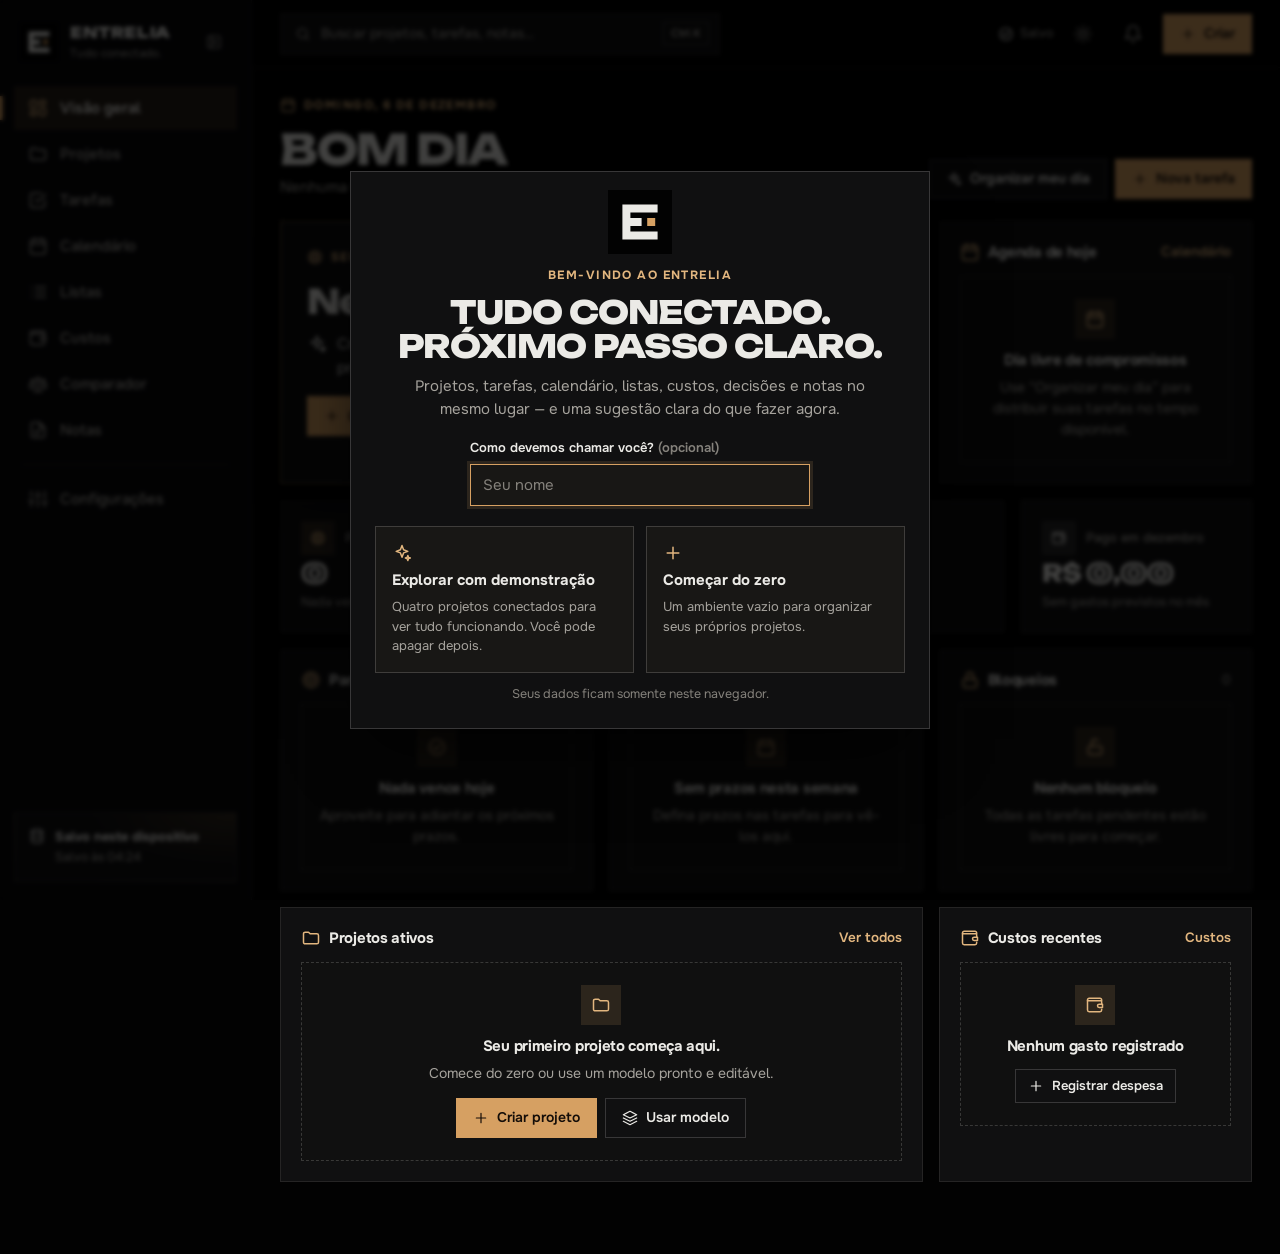
==== commit 0ecd3762: "Prévia ao compartilhar, app instalável e offline, telas reais e ajustes no celular Imagem de compart" ====
--- a/app.html
+++ b/app.html
@@ -7,6 +7,19 @@
   <meta name="description" content="ENTRELIA: central inteligente de organização pessoal e de projetos. Tarefas, calendário, listas, custos, comparador e notas conectados.">
   <meta name="theme-color" content="#020202">
   <link rel="icon" href="assets/logo.svg" type="image/svg+xml">
+  <link rel="apple-touch-icon" href="assets/icons/apple-touch-icon.png">
+  <link rel="manifest" href="manifest.webmanifest">
+  <meta name="mobile-web-app-capable" content="yes">
+  <meta name="apple-mobile-web-app-capable" content="yes">
+  <meta name="apple-mobile-web-app-status-bar-style" content="black-translucent">
+  <meta name="apple-mobile-web-app-title" content="ENTRELIA">
+  <meta property="og:type" content="website">
+  <meta property="og:title" content="ENTRELIA — Tudo conectado. Próximo passo claro.">
+  <meta property="og:description" content="Projetos, tarefas, agenda, listas, custos e notas no mesmo lugar, com o seu próximo passo sempre claro.">
+  <meta property="og:image" content="https://pacocateamo123-max.github.io/entrelia/assets/og.jpg">
+  <meta property="og:image:width" content="1200">
+  <meta property="og:image:height" content="630">
+  <meta name="twitter:card" content="summary_large_image">
   <link rel="preconnect" href="https://fonts.googleapis.com">
   <link rel="preconnect" href="https://fonts.gstatic.com" crossorigin>
   <link href="https://fonts.googleapis.com/css2?family=Onest:wght@400;500;600;700&family=Unbounded:wght@600;700;800&display=swap" rel="stylesheet">
@@ -59,5 +72,9 @@
   <script src="js/views/notes.js"></script>
   <script src="js/views/settings.js"></script>
   <script src="js/app.js"></script>
+  <script>
+    // Guarda o app para abrir sem internet e permitir instalar no celular.
+    if ('serviceWorker' in navigator) window.addEventListener('load', function () { navigator.serviceWorker.register('sw.js').catch(function () {}); });
+  </script>
 </body>
 </html>
--- a/css/styles.css
+++ b/css/styles.css
@@ -152,6 +152,8 @@
 }
 .brand { display: flex; align-items: center; gap: 12px; padding: 4px 6px 20px; min-height: 62px; }
 .brand-logo { flex: none; display: block; }
+.brand-logo-node { transition: transform 500ms var(--ease); }
+.brand:hover .brand-logo-node, .brand-mini:hover .brand-logo-node { transform: translateX(2px); }
 .brand-text { display: flex; flex-direction: column; min-width: 0; transition: opacity 150ms ease; white-space: nowrap; }
 .brand-name { font-family: var(--font-display); font-weight: 800; letter-spacing: .04em; font-size: 15px; text-transform: uppercase; }
 .brand-tag { font-size: 11.5px; color: var(--text-2); }
@@ -290,6 +292,10 @@
 .toolbar .input-icon { flex: 1 1 240px; max-width: 360px; }
 .toolbar .input-icon .input { width: 100%; }
 .toolbar-count { margin-left: auto; font-size: 13px; color: var(--text-2); }
+@media (max-width: 640px) {
+  .toolbar .select { flex: 1 1 calc(50% - 5px); min-width: 0; }
+  .toolbar .input-icon { max-width: none; }
+}
 
 @media (max-width: 1180px) {
   .g-4 { grid-template-columns: repeat(2, minmax(0, 1fr)); }
@@ -361,7 +367,7 @@
 .stat-icon.tone-accent { background: var(--accent-soft); color: var(--accent-ink); }
 .stat-icon.tone-warn { background: var(--warn-soft); color: var(--warn-ink); }
 .stat-icon.tone-danger { background: var(--danger-soft); color: var(--danger-ink); }
-@media (max-width: 520px) { .stat-value { font-size: 21px; } .card { padding: 16px; } }
+@media (max-width: 520px) { .stat-value { font-size: clamp(16px, 4.4vw, 21px); white-space: normal; } .card { padding: 16px; } }
 
 /* ---------- Forms ---------- */
 .input, .select, .textarea {
@@ -462,7 +468,7 @@
 .ring > span { width: 66px; height: 66px; border-radius: 50%; background: var(--card); display: grid; place-items: center; font-family: var(--font-display); font-weight: 800; font-size: 17px; }
 
 /* ---------- Check button ---------- */
-.check { position: relative; width: 24px; height: 24px; border-radius: 50%; border: 2px solid var(--border-2); display: grid; place-items: center; flex: none; color: transparent; transition: background-color 150ms ease, border-color 150ms ease, color 150ms ease; }
+.check { position: relative; width: 24px; height: 24px; border-radius: 0; border: 2px solid var(--border-2); display: grid; place-items: center; flex: none; color: transparent; transition: background-color 150ms ease, border-color 150ms ease, color 150ms ease; }
 .check::after { content: ""; position: absolute; inset: -9px; }
 .check:hover { border-color: var(--accent); color: color-mix(in srgb, var(--accent) 60%, transparent); }
 .check .ic { width: 14px; height: 14px; stroke-width: 3; }
@@ -512,7 +518,11 @@
 .quick-add .input { flex: 1 1 260px; background: transparent; border-color: transparent; }
 .quick-add .input:focus { background: var(--elev); }
 .quick-add .select, .quick-add .input[type="date"] { width: auto; flex: 0 1 auto; min-width: 0; }
-@media (max-width: 640px) { .quick-add .select, .quick-add .input[type="date"] { flex: 1 1 40%; } }
+@media (max-width: 640px) {
+  .quick-add .select, .quick-add .input[type="date"] { flex: 1 1 40%; }
+  .task-row .drag-handle { display: none; }
+  .task-title { white-space: normal; display: -webkit-box; -webkit-line-clamp: 2; -webkit-box-orient: vertical; }
+}
 
 /* Board */
 .board-wrap { overflow-x: auto; margin: 0 -4px; padding: 0 4px 8px; }
@@ -680,7 +690,7 @@
 .cal-day:hover { background: color-mix(in srgb, var(--elev) 70%, var(--card)); }
 .cal-day.is-out { background: color-mix(in srgb, var(--card) 55%, var(--bg)); }
 .cal-day.is-out .cal-num { color: var(--text-3); }
-.cal-num { font-size: 13px; font-weight: 700; width: 28px; height: 28px; display: grid; place-items: center; border-radius: 50%; flex: none; }
+.cal-num { font-size: 13px; font-weight: 700; width: 28px; height: 28px; display: grid; place-items: center; border-radius: 0; flex: none; }
 .cal-num:hover { background: var(--elev); }
 .cal-day.is-today .cal-num { background: var(--brand); color: var(--on-brand); }
 .cal-day-head { display: flex; align-items: center; justify-content: space-between; gap: 4px; }
